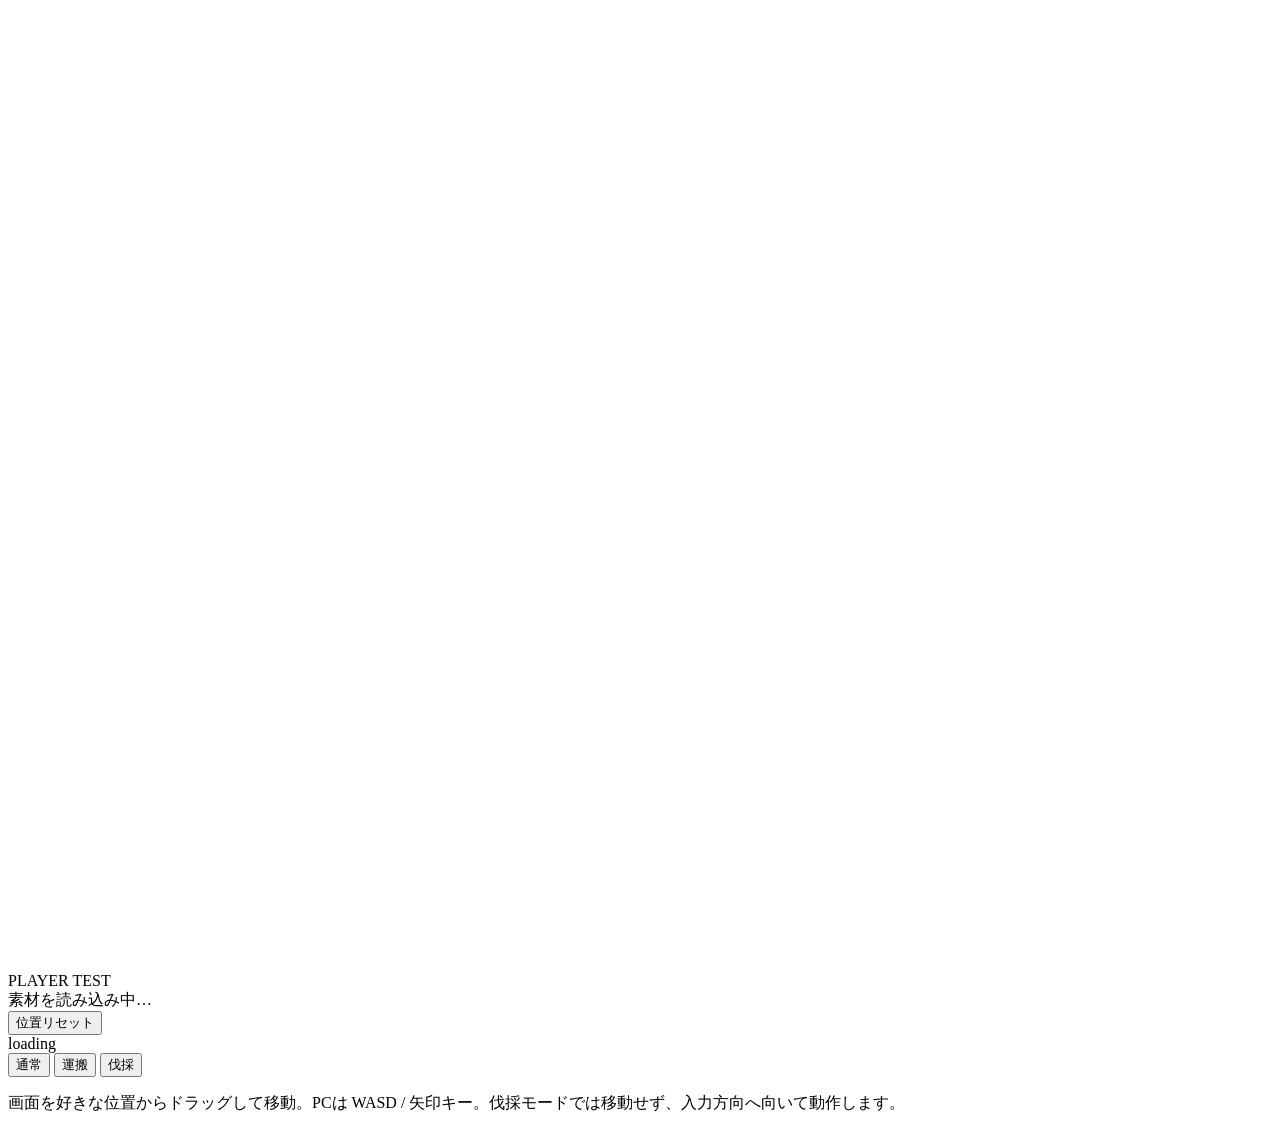
==== player-test.html @ d21d4707 "test: add player animation test page" ====
<!doctype html>
<html lang="ja">
<head>
  <meta charset="utf-8">
  <meta name="viewport" content="width=device-width,initial-scale=1,maximum-scale=1,user-scalable=no,viewport-fit=cover">
  <meta name="theme-color" content="#163241">
  <title>Player Animation Test</title>
  <link rel="stylesheet" href="player-test.css">
</head>
<body>
  <main class="test-shell">
    <section class="game-frame">
      <canvas id="testCanvas" width="540" height="960" aria-label="プレイヤー操作とアニメーションのテスト"></canvas>

      <div class="topbar">
        <div>
          <div class="eyebrow">PLAYER TEST</div>
          <div class="status" id="status">素材を読み込み中…</div>
        </div>
        <button id="resetPos" type="button" class="small-btn">位置リセット</button>
      </div>

      <div class="debug" id="debug">loading</div>

      <div class="mode-panel" aria-label="アニメーションモード">
        <button type="button" class="mode active" data-mode="normal">通常</button>
        <button type="button" class="mode" data-mode="carry">運搬</button>
        <button type="button" class="mode" data-mode="chop">伐採</button>
      </div>
    </section>

    <p class="help">画面を好きな位置からドラッグして移動。PCは WASD / 矢印キー。伐採モードでは移動せず、入力方向へ向いて動作します。</p>
  </main>
  <script src="player-test.js"></script>
</body>
</html>
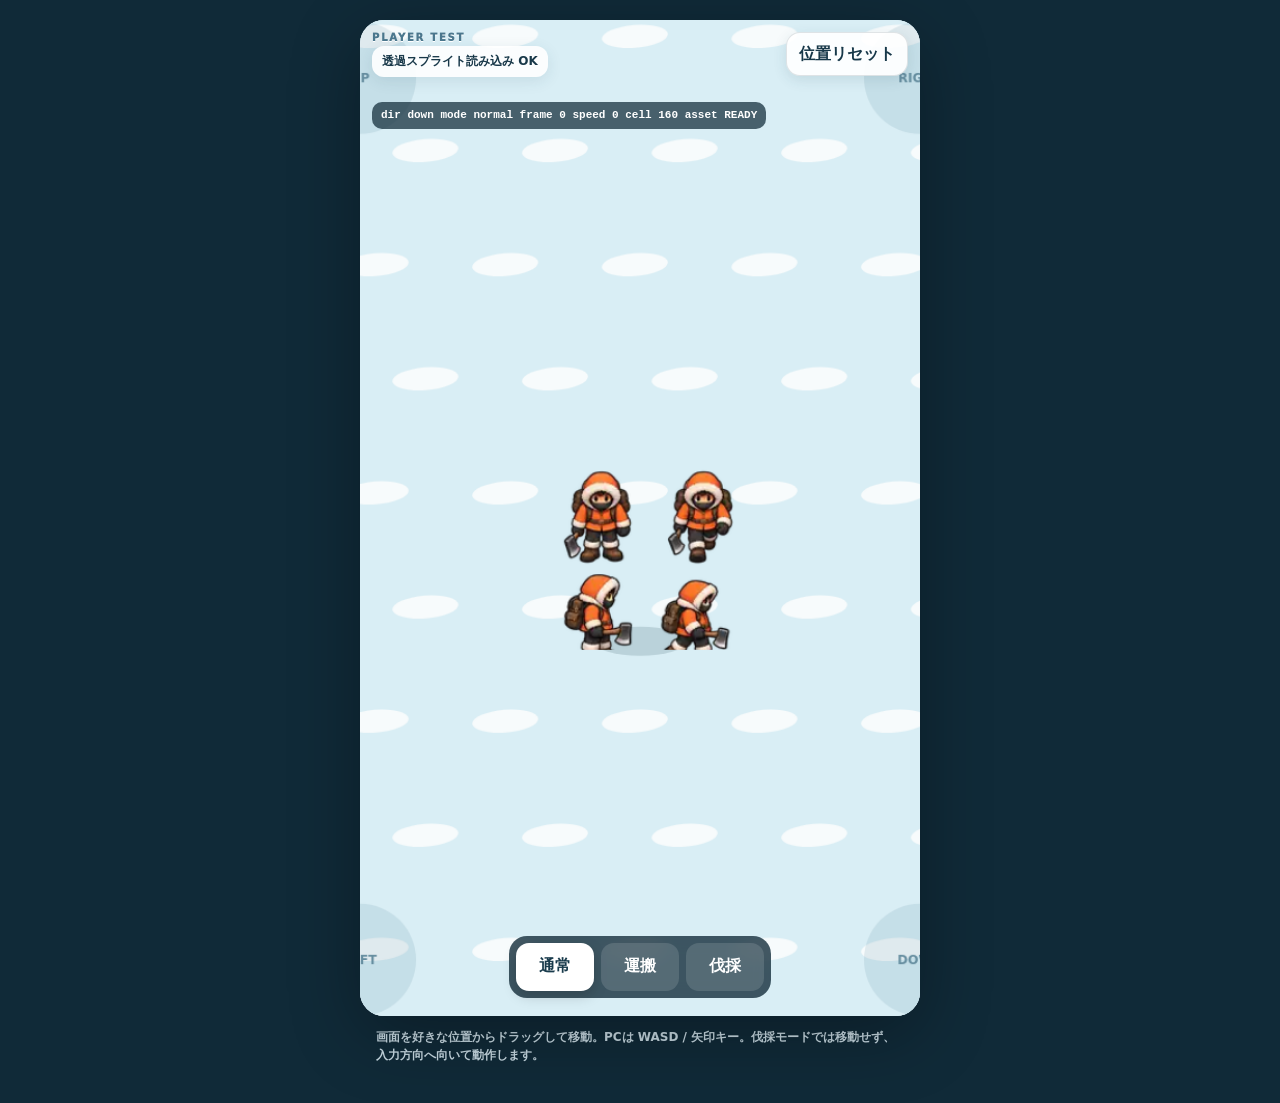
==== commit d839cf4f: "Load shared player motion library" ====
--- a/player-test.html
+++ b/player-test.html
@@ -31,6 +31,7 @@
 
     <p class="help">画面を好きな位置からドラッグして移動。PCは WASD / 矢印キー。伐採モードでは移動せず、入力方向へ向いて動作します。</p>
   </main>
+  <script src="player-motion.js"></script>
   <script src="player-test.js"></script>
 </body>
 </html>
--- a/player-test.css
+++ b/player-test.css
@@ -0,0 +1,19 @@
+*{box-sizing:border-box;-webkit-tap-highlight-color:transparent}
+:root{color-scheme:dark}
+html,body{margin:0;min-height:100%;background:#102a38;color:#fff;font-family:Inter,ui-sans-serif,system-ui,-apple-system,"Hiragino Kaku Gothic ProN","Yu Gothic",sans-serif}
+body{display:grid;place-items:start center;padding:0;overscroll-behavior:none}
+button{font:inherit}
+.test-shell{width:min(100%,560px);padding:0 0 18px}
+.game-frame{position:relative;width:100%;aspect-ratio:9/16;background:#d9eef5;overflow:hidden;touch-action:none;box-shadow:0 18px 70px rgba(0,0,0,.3)}
+#testCanvas{display:block;width:100%;height:100%;touch-action:none;background:#d9eef5}
+.topbar{position:absolute;z-index:3;left:12px;right:12px;top:max(12px,env(safe-area-inset-top));display:flex;justify-content:space-between;align-items:flex-start;gap:10px;pointer-events:none}
+.eyebrow{font-size:10px;letter-spacing:.18em;font-weight:1000;color:#4b778d;text-shadow:0 1px #fff}
+.status{margin-top:3px;padding:7px 10px;border-radius:12px;background:rgba(255,255,255,.9);color:#183849;font-size:12px;font-weight:900;box-shadow:0 4px 15px rgba(33,72,91,.1)}
+.status.error{background:#6e2626;color:#fff}
+.small-btn{pointer-events:auto;min-height:44px;border:1px solid rgba(20,50,65,.13);border-radius:14px;padding:0 12px;background:rgba(255,255,255,.92);color:#173849;font-weight:900;box-shadow:0 4px 14px rgba(33,72,91,.12)}
+.debug{position:absolute;z-index:3;top:82px;left:12px;padding:6px 9px;border-radius:10px;background:rgba(16,42,56,.72);font:700 11px/1.35 ui-monospace,SFMono-Regular,Menlo,monospace;pointer-events:none}
+.mode-panel{position:absolute;z-index:4;left:50%;bottom:max(18px,env(safe-area-inset-bottom));transform:translateX(-50%);display:flex;gap:7px;padding:7px;border-radius:18px;background:rgba(16,42,56,.78);backdrop-filter:blur(8px)}
+.mode{min-width:78px;min-height:48px;border:0;border-radius:13px;background:rgba(255,255,255,.13);color:#fff;font-weight:900}
+.mode.active{background:#fff;color:#193b4c;box-shadow:0 5px 14px rgba(0,0,0,.18)}
+.help{margin:12px 16px 0;color:#c7d9e2;font-size:12px;line-height:1.55;font-weight:700}
+@media(min-width:700px){body{padding:20px}.game-frame{border-radius:24px}}
